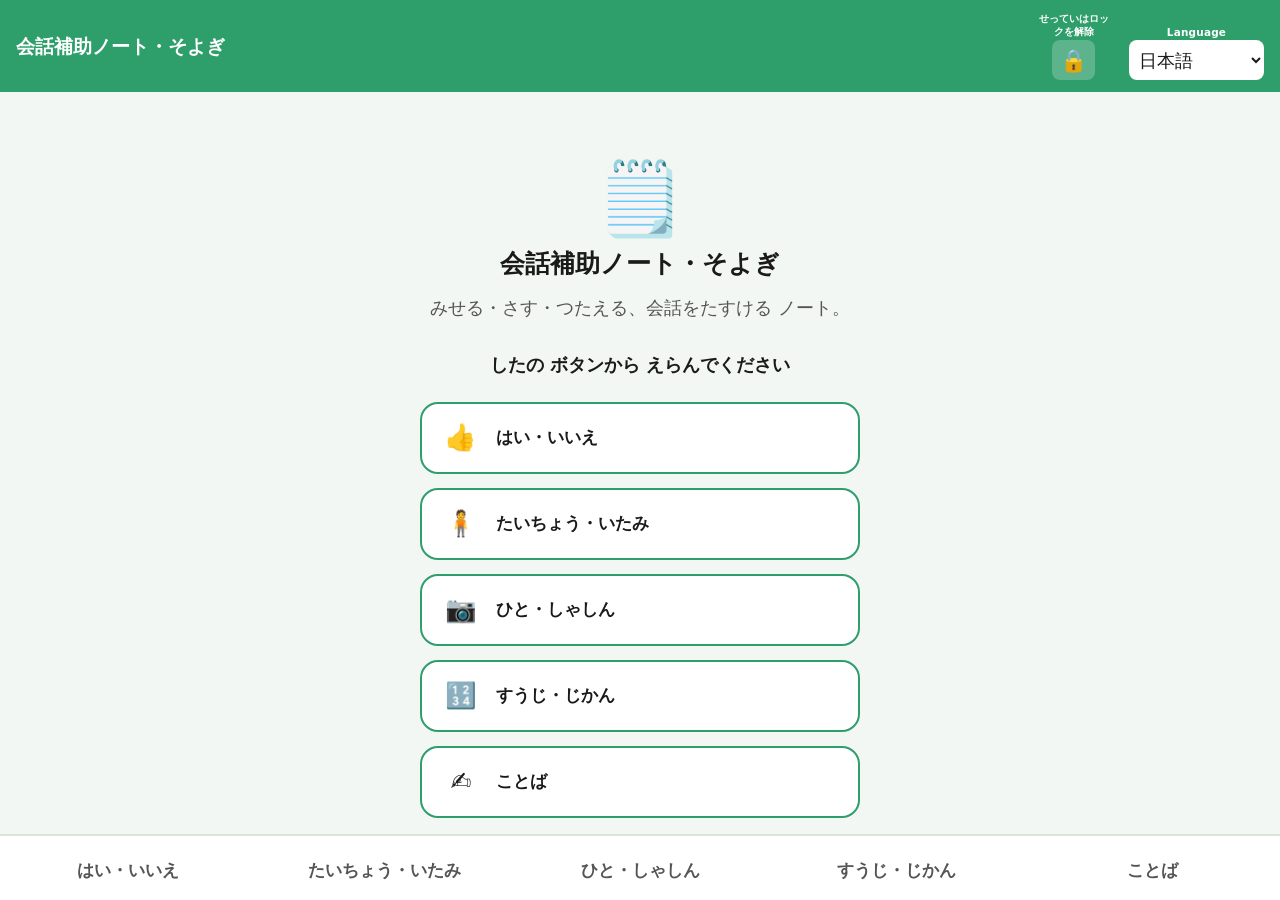
==== index.html @ 41d5c4c6 "kaiwa_hojo_note_web (Vercel + Farcaster Mini App) initial commit 会話補助ノート・そよぎ web公開用。fc:miniappメタ＋far" ====
<!DOCTYPE html>
<html lang="ja">
<head>
<meta charset="UTF-8">
<meta name="viewport" content="width=device-width, initial-scale=1, viewport-fit=cover">
<meta name="theme-color" content="#2e9e6b">
<title>会話補助ノート・そよぎ</title>
<meta name="description" content="みせる・さして・つたえる、会話をたすけるノート。はい/いいえ・体調・写真・数字・文字で、話す言葉に頼らず気持ちや用事を伝えられます。完全オフライン・登録なし・広告なし・無料・12言語。">
<meta property="og:title" content="会話補助ノート・そよぎ">
<meta property="og:description" content="みせて・さして・つたえる、会話をたすけるノート。はい/いいえ・体調・写真・数字・文字で伝える。オフライン・登録なし・広告なし・無料・12言語。">
<meta property="og:type" content="website">
<meta property="og:url" content="https://kaiwa-hojo-note-web.vercel.app/">
<meta property="og:image" content="https://kaiwa-hojo-note-web.vercel.app/icons/fc-card-3x2.png">
<meta name="twitter:card" content="summary_large_image">
<!-- Farcaster Mini App 埋め込み（タイムラインで画像＋ボタン→タップで起動）🔴web側専用・Play側(www)に入れない -->
<meta name="fc:miniapp" content='{"version":"1","imageUrl":"https://kaiwa-hojo-note-web.vercel.app/icons/fc-card-3x2.png","button":{"title":"🗒️ ひらく / Open","action":{"type":"launch_miniapp","name":"会話補助ノート・そよぎ","url":"https://kaiwa-hojo-note-web.vercel.app/","splashImageUrl":"https://kaiwa-hojo-note-web.vercel.app/icons/icon-512.png","splashBackgroundColor":"#2e9e6b"}}}' />
<meta name="fc:frame" content='{"version":"1","imageUrl":"https://kaiwa-hojo-note-web.vercel.app/icons/fc-card-3x2.png","button":{"title":"🗒️ ひらく / Open","action":{"type":"launch_frame","name":"会話補助ノート・そよぎ","url":"https://kaiwa-hojo-note-web.vercel.app/","splashImageUrl":"https://kaiwa-hojo-note-web.vercel.app/icons/icon-512.png","splashBackgroundColor":"#2e9e6b"}}}' />
<link rel="manifest" href="manifest.json">
<link rel="icon" href="icons/icon-192.png">
<link rel="apple-touch-icon" href="icons/icon-192.png">
<link rel="stylesheet" href="style.css">
</head>
<body class="fs0">
<header id="hd">
  <div id="hd-title">会話補助ノート・そよぎ</div>
  <div id="hd-right">
    <div id="hd-lock-wrap">
      <span id="hd-lock-hint" class="hd-lock-hint">せっていはロックを解除</span>
      <button id="hd-lock" class="hd-lock" aria-label="creation mode lock">🔒</button>
    </div>
    <div id="lang-wrap">
      <span class="lang-label">Language</span>
      <select id="set-lang" aria-label="Language 言語">
        <option value="ja">日本語</option>
        <option value="en">English</option>
        <option value="de">Deutsch</option>
        <option value="fr">Français</option>
        <option value="es">Español</option>
        <option value="it">Italiano</option>
        <option value="pt">Português</option>
        <option value="nl">Nederlands</option>
        <option value="sv">Svenska</option>
        <option value="ko">한국어</option>
        <option value="zh">简体中文</option>
        <option value="ar">العربية</option>
      </select>
    </div>
  </div>
</header>

<main id="main">

  <!-- ホーム(既定表示・5カテゴリの入口。ヘッダーの名前タップでいつでも戻れる) -->
  <section id="scr-home" class="screen">
    <div class="home-wrap">
      <div id="home-logo" class="home-logo" aria-hidden="true">🗒️</div>
      <h1 id="home-name" class="home-name">会話補助ノート・そよぎ</h1>
      <p id="home-tagline" class="home-tagline"></p>
      <p id="home-welcome" class="home-welcome"></p>
      <!-- ホームの大ボタン(5カテゴリ・app.jsが動的生成。フッターナビと同じ行き先) -->
      <div id="home-cats" class="home-cats"></div>
    </div>
  </section>

  <!-- カテゴリ5画面(中身は screens/*.js が並行で実装。v0.1はタイトルのみのプレースホルダー) -->
  <section id="scr-yesno"  class="screen hidden placeholder-screen" data-screen="yesno"></section>
  <section id="scr-health" class="screen hidden placeholder-screen" data-screen="health"></section>
  <section id="scr-photo"  class="screen hidden placeholder-screen" data-screen="photo"></section>
  <section id="scr-number" class="screen hidden placeholder-screen" data-screen="number"></section>
  <section id="scr-kana"   class="screen hidden placeholder-screen" data-screen="kana"></section>

  <!-- せってい(作成モードでのみナビに現れる。項目は置くが動作は最小) -->
  <section id="scr-set" class="screen hidden">
    <div class="lock-row">
      <span id="lock-note" class="hint"></span>
      <div class="set-row"><span id="lbl-tapn"></span><button id="btn-tapn" class="set-btn"></button></div>
      <button id="btn-lock" class="ghost-btn lock-btn"></button>
    </div>

    <h2 id="set-h-normal" class="sec-h"></h2>
    <div class="set-row"><span id="lbl-fs"></span><button id="btn-fs" class="set-btn"></button></div>
    <div class="set-row"><span id="lbl-showtext"></span><button id="btn-showtext" class="set-btn"></button></div>
    <div class="set-row"><span id="lbl-tts"></span><button id="btn-tts" class="set-btn"></button></div>
    <div class="set-row"><span id="lbl-weakside"></span><button id="btn-weakside" class="set-btn"></button></div>
    <div class="set-row"><span id="lbl-theme"></span><button id="btn-theme" class="set-btn"></button></div>
    <div class="set-row"><span id="lbl-bgm"></span><button id="btn-bgm" class="set-btn"></button></div>
    <div class="set-row"><span id="lbl-vol"></span><button id="btn-vol" class="set-btn"></button></div>

    <h2 id="set-h-backup" class="sec-h"></h2>
    <p id="bk-hint" class="hint"></p>
    <div class="bk-row">
      <button id="bk-export" class="set-btn"></button>
      <button id="bk-import" class="set-btn"></button>
    </div>
    <input id="bk-file" type="file" accept="application/json,.json" class="hidden">

    <p class="credit"><a id="link-privacy" href="privacy.html"></a></p>
    <p class="credit"><a id="about-credit" href="https://soyogi.hp.peraichi.com/top" target="_blank" rel="noopener"></a></p>
    <p id="about-ver" class="credit"></p>
  </section>

</main>

<nav id="navbar">
  <button id="nav-yesno"  class="nav-btn" data-screen="yesno"></button>
  <button id="nav-health" class="nav-btn" data-screen="health"></button>
  <button id="nav-photo"  class="nav-btn" data-screen="photo"></button>
  <button id="nav-number" class="nav-btn" data-screen="number"></button>
  <button id="nav-kana"   class="nav-btn" data-screen="kana"></button>
  <button id="nav-set"    class="nav-btn hidden" data-screen="set"></button>
</nav>

<div id="toast" class="toast"></div>

<script src="audio.js"></script>
<script src="tap.js"></script>
<script src="i18n.js"></script>
<script src="screens/router.js"></script>
<script src="screens/yesno.js"></script>
<script src="screens/health.js"></script>
<script src="screens/photo.js"></script>
<script src="screens/number.js"></script>
<script src="screens/kana.js"></script>
<script src="app.js"></script>
<!-- Farcaster Mini App SDK・読み込み完了を通知しスプラッシュを閉じる（Farcaster外では無害にスキップ）🔴web側専用 -->
<script type="module">
  try {
    const { sdk } = await import("https://esm.sh/@farcaster/miniapp-sdk");
    await sdk.actions.ready();
  } catch (e) { /* Farcaster外では何もしない */ }
</script>
</body>
</html>
---- style.css ----
/* 会話補助ノート・そよぎ スタイル(v0.1・骨組み)
   ・そよぎブランド4色(明るい緑/水色/白/黒) = 4テーマ(body data-theme)。そよぎ式スケジューラーと同じ変数構成
   ・成人の尊厳を保つ落ち着いたトーン(派手な原色・キャラ演出はしない)。装飾目的の色は使わず機能色のみ
   ・でか文字・大ボタン(44px以上)・.pressing の沈み込み(tap.js連動)・1画面1メッセージ
   ・カテゴリ画面の中身は各担当が実装するため、ここでは共通の骨組み(見出し・placeholder文)だけを用意する */
:root{
  --brand:#2e9e6b;
  --bg:#f2f7f3;
  --ink:#1a1a1a;
  --card:#ffffff;
  --line:#d7e5da;
  --sub:#555;
}
body[data-theme="aqua"]{ --brand:#2b8fb5; --bg:#eff7fa; --line:#cfe5ee; }
body[data-theme="white"]{ --brand:#3d8a63; --bg:#ffffff; --card:#f7f9f8; --line:#e2e6e4; }
body[data-theme="dark"]{
  --brand:#43c08a; --bg:#191d1b; --card:#242a27; --ink:#f2f2f2; --line:#3a423e; --sub:#b5bdb8;
}

*{ box-sizing:border-box; -webkit-tap-highlight-color:transparent; }
html,body{ margin:0; }
/* シェルは縦フレックス(ヘッダー=上固定 / 中央=スクロール / 下部ナビ=下固定)。
   height は 100dvh(ブラウザのバー増減に追従・特大文字fs2でも下端ボタンまで届く)。
   body 自身はスクロールさせず、中央 #main だけを overflow-y:auto でスクロールする。 */
body{
  font-family:"Hiragino Sans","Yu Gothic UI","Noto Sans JP",system-ui,sans-serif;
  background:var(--bg); color:var(--ink);
  line-height:1.6;
  height:100vh;      /* 古い環境のフォールバック */
  height:100dvh;     /* 動的ビューポート(対応環境はこちらが優先) */
  display:flex;
  flex-direction:column;
  overflow:hidden;   /* ページ全体はスクロールしない=固定枠。スクロールは #main だけ */
}
/* 文字サイズ3段階(せっていで切替・body class) */
body.fs0{ font-size:18px; }
body.fs1{ font-size:21px; }
body.fs2{ font-size:25px; }

header#hd{
  background:var(--brand); color:#fff;
  padding:12px 16px; font-weight:700; font-size:19px;   /* 🔴ヘッダーのchrome(タイトル/鍵/言語)は固定サイズ=fs2でも肥大させない(横あふれ防止)。拡大するのは本文=#mainだけ。ラベル+コントロールの縦積みで高さが出る(ヒロ2026-07-25) */
  display:flex; align-items:center; justify-content:space-between; gap:14px;
  flex-shrink:0; overflow:hidden;   /* 上に固定(縮まない)＋横あふれをクリップ */
}
#hd-title{ flex:1; min-width:2.5em; overflow:hidden; text-overflow:ellipsis; white-space:nowrap; }
#hd-right{ display:flex; align-items:flex-end; gap:16px; flex-shrink:0; }   /* 右側=[説明/🔒]と[Language/セレクト]の2縦積みを下ぞろえ */
.hd-lock{
  min-height:40px; min-width:40px; padding:0 8px;
  border:none; border-radius:8px; background:rgba(255,255,255,.22); color:#fff;
  font-size:1.15em; font-family:inherit;
}
/* 鍵＋その下の案内を縦積み(初見でせっていに辿り着けず積むのを防ぐ。鍵の下=見やすい・ヒロ2026-07-25) */
#hd-lock-wrap{ display:flex; flex-direction:column; align-items:center; gap:3px; flex-shrink:0; }
.hd-lock-hint{
  font-size:.55em; font-weight:700; line-height:1.2; color:#fff;
  max-width:7.5em; text-align:center; white-space:normal;
}
.hd-lock-hint.hidden{ display:none; }
#lang-wrap{ display:flex; flex-direction:column; align-items:center; gap:3px; flex-shrink:0; }  /* [Language ラベル(常時・英語)]の下に[セレクト] */
.lang-label{ font-size:.55em; font-weight:700; color:#fff; line-height:1; letter-spacing:.02em; }
#hd #set-lang{
  min-height:40px; font-size:.95em; font-family:inherit;
  border:none; border-radius:8px; padding:2px 6px;
  background:#fff; color:var(--ink);
}

/* 中央のコンテンツ領域だけがスクロールする(flex:1 + min-height:0 が必須。
   min-height:0 が無いとフレックス子が縮まずスクロールしない)。fs2でも下端まで到達できる。 */
#main{
  flex:1 1 auto; min-height:0; overflow-y:auto;
  -webkit-overflow-scrolling:touch;
  width:100%; max-width:680px; margin:0 auto; padding:16px;
}
.screen.hidden, .hidden{ display:none; }
.scr-title{ font-size:1.3em; margin:0 0 10px; }
.sec-h{ font-size:1.05em; margin:24px 0 8px; }
.hint{ color:var(--sub); font-size:.92em; }

/* ======== ホーム ======== */
.home-wrap{
  display:flex; flex-direction:column; align-items:center; text-align:center;
  gap:10px; padding:6vh 8px 4vh;   /* 大ボタンを載せるぶん上の余白を控えめに(ロゴ/名前/タグラインは残す) */
}
.home-logo{ font-size:4em; line-height:1; }
.home-name{ font-size:1.4em; margin:0; }
.home-tagline{ color:var(--sub); margin:0; }
.home-welcome{ font-weight:700; margin:18px 0 4px; }

/* ホームの大ボタン(5カテゴリ)。大きなタップ対象・文字サイズ(fs)にemで追従・
   落ち着いたトーン(枠付きカード・機能色のみ)。ラベルは nav.* を流用。フッターナビと同じ行き先。 */
.home-cats{
  width:100%; max-width:440px; margin:8px auto 0;
  display:flex; flex-direction:column; gap:14px;
}
.home-cat-btn{
  width:100%; min-height:72px; padding:14px 20px;
  display:flex; align-items:center; gap:16px;
  border:2px solid var(--brand); background:var(--card); color:var(--ink);
  border-radius:18px; font-family:inherit; text-align:left;
}
.home-cat-ic{ font-size:1.9em; line-height:1; flex:none; width:1.5em; text-align:center; }
.home-cat-label{ font-size:1.25em; font-weight:700; }

/* ======== カテゴリ画面(共通の骨組み。中身は各担当が実装) ======== */
.placeholder-screen{
  min-height:40vh; display:flex; flex-direction:column;
  align-items:flex-start; justify-content:flex-start;
}
.placeholder-note{
  color:var(--sub); background:var(--card); border:1.5px dashed var(--line);
  border-radius:12px; padding:14px 16px; width:100%;
}

/* ======== せってい ======== */
.lock-row{
  display:flex; flex-direction:column; gap:10px;
  padding-bottom:16px; margin-bottom:6px; border-bottom:1px solid var(--line);
}
.lock-btn{ align-self:flex-start; min-height:52px; }
.set-row{
  display:flex; justify-content:space-between; align-items:center;
  min-height:56px; gap:12px; border-bottom:1px solid var(--line);
}
.set-btn{
  min-width:120px; min-height:48px; font-size:1em; font-family:inherit;
  border:2px solid var(--brand); background:var(--card); color:var(--ink);
  border-radius:10px;
}
.ghost-btn{
  min-height:52px; padding:0 16px; background:var(--card); color:var(--sub);
  border:2px solid var(--line); border-radius:14px; font-size:1em; font-weight:700; font-family:inherit;
}
.bk-row{ display:flex; gap:12px; }
.bk-row .set-btn{ flex:1; }
input[type="file"].hidden{ display:none; }
.credit{ color:var(--sub); margin-top:20px; text-align:center; }
.credit a{ color:var(--brand); text-decoration:underline; display:inline-block; padding:8px 4px; }

/* ======== ナビ(下部・5カテゴリ固定+せってい(作成モード時のみ)) ======== */
#navbar{
  flex-shrink:0; display:flex;   /* 下に固定(縮まない・フレックス末尾)。中身・見た目はそのまま */
  background:var(--card); border-top:2px solid var(--line);
  padding-bottom:env(safe-area-inset-bottom);
}
.nav-btn{
  flex:1; min-height:64px; min-width:44px; border:none; background:none;
  font-size:.95em; font-weight:700; font-family:inherit; color:var(--sub);
  border-top:4px solid transparent; padding:4px 2px;
}
.nav-btn.active{ color:var(--brand); border-top-color:var(--brand); }
.nav-btn.hidden{ display:none; }

/* tap.js の押下フィードバック */
.pressing{ transform:scale(.97); filter:brightness(.94); }

/* トースト */
.toast{
  position:fixed; bottom:96px; left:50%; transform:translateX(-50%);
  background:#333; color:#fff; padding:10px 18px; border-radius:999px;
  opacity:0; transition:opacity .25s; pointer-events:none; z-index:60; max-width:88%;
}
.toast.show{ opacity:1; }
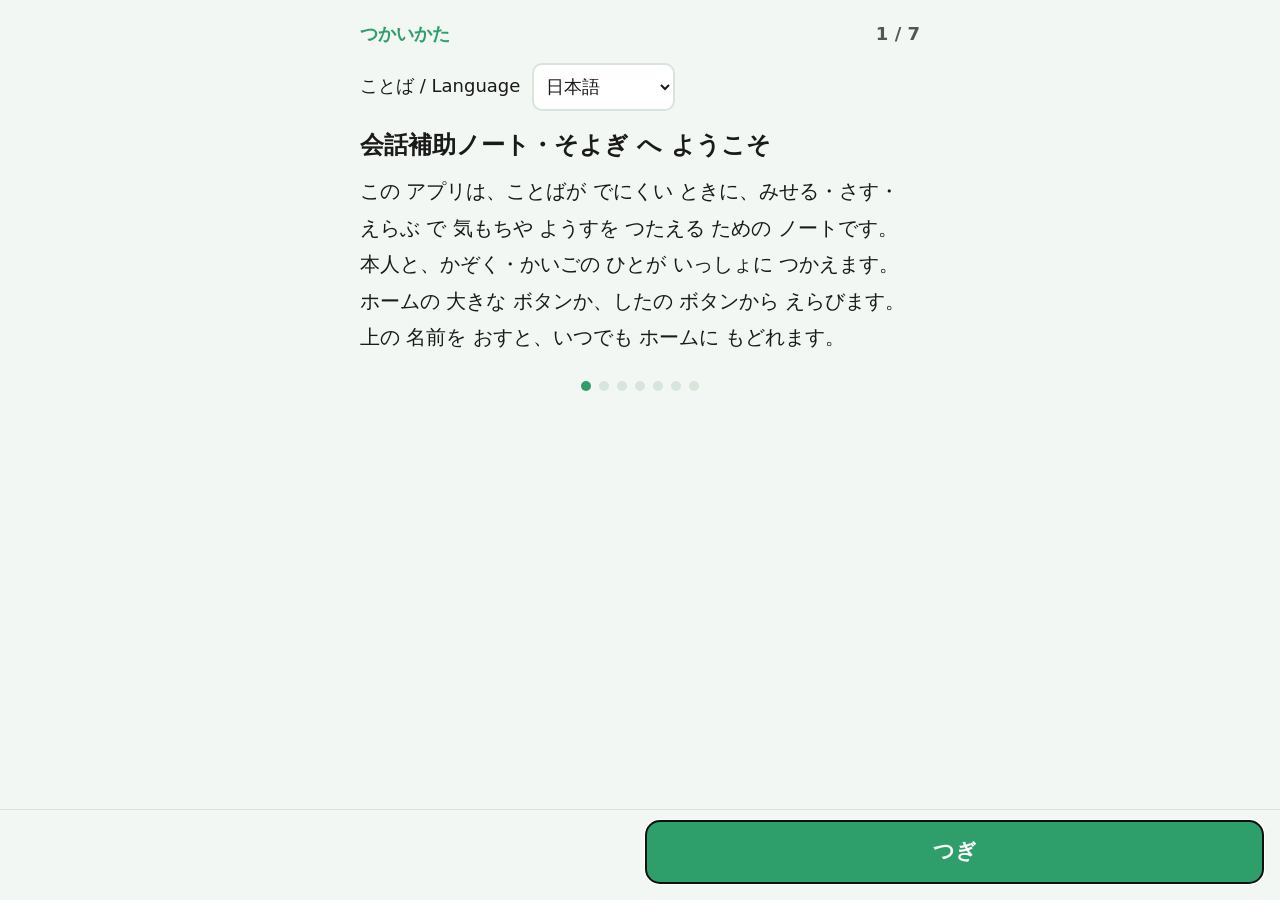
==== commit ab8d4313: "v0.1.8: はじめての つかいかた(初回の案内)を入れる: 本体と同じ app.js・i18n.js・style.css・sw.js・_smoke.js、index.html は せっていの「つか" ====
--- a/index.html
+++ b/index.html
@@ -85,6 +85,8 @@
     <div class="set-row"><span id="lbl-theme"></span><button id="btn-theme" class="set-btn"></button></div>
     <div class="set-row"><span id="lbl-bgm"></span><button id="btn-bgm" class="set-btn"></button></div>
     <div class="set-row"><span id="lbl-vol"></span><button id="btn-vol" class="set-btn"></button></div>
+    <!-- はじめての つかいかた を もう一度(app.js openGuide・2026-09-30) -->
+    <div id="set-guide-row" class="set-row"><span id="lbl-guide"></span><button id="btn-guide" class="set-btn"></button></div>
 
     <h2 id="set-h-backup" class="sec-h"></h2>
     <p id="bk-hint" class="hint"></p>
@@ -95,7 +97,7 @@
     <input id="bk-file" type="file" accept="application/json,.json" class="hidden">
 
     <p class="credit"><a id="link-privacy" href="privacy.html"></a></p>
-    <p class="credit"><a id="about-credit" href="https://soyogi.hp.peraichi.com/top" target="_blank" rel="noopener"></a></p>
+    <p class="credit"><a id="about-credit" href="https://soudansoyogi.com/" target="_blank" rel="noopener"></a></p>
     <p id="about-ver" class="credit"></p>
   </section>
 
--- a/style.css
+++ b/style.css
@@ -39,7 +39,9 @@
 
 header#hd{
   background:var(--brand); color:#fff;
-  padding:12px 16px; font-weight:700; font-size:19px;   /* 🔴ヘッダーのchrome(タイトル/鍵/言語)は固定サイズ=fs2でも肥大させない(横あふれ防止)。拡大するのは本文=#mainだけ。ラベル+コントロールの縦積みで高さが出る(ヒロ2026-07-25) */
+  /* 上の余白に safe-area を足す(エッジtoエッジで画面がステータスバーの下まで描かれるため、
+     固定pxのままだとタイトル/言語セレクトが時計と重なる) */
+  padding:calc(12px + env(safe-area-inset-top)) 16px 12px; font-weight:700; font-size:19px;   /* 🔴ヘッダーのchrome(タイトル/鍵/言語)は固定サイズ=fs2でも肥大させない(横あふれ防止)。拡大するのは本文=#mainだけ。ラベル+コントロールの縦積みで高さが出る(ヒロ2026-07-25) */
   display:flex; align-items:center; justify-content:space-between; gap:14px;
   flex-shrink:0; overflow:hidden;   /* 上に固定(縮まない)＋横あふれをクリップ */
 }
@@ -154,10 +156,61 @@
 /* tap.js の押下フィードバック */
 .pressing{ transform:scale(.97); filter:brightness(.94); }
 
-/* トースト */
+/* トースト
+   🔴 targetSdk36(Android15+)はエッジtoエッジ強制で、画面がナビゲーションバーの下まで描かれる。
+   bottom が固定pxだとその分だけ本来より下寄りに出るため、safe-area を足して位置を合わせる。 */
 .toast{
-  position:fixed; bottom:96px; left:50%; transform:translateX(-50%);
+  position:fixed; bottom:calc(96px + env(safe-area-inset-bottom)); left:50%; transform:translateX(-50%);
   background:#333; color:#fff; padding:10px 18px; border-radius:999px;
   opacity:0; transition:opacity .25s; pointer-events:none; z-index:60; max-width:88%;
 }
 .toast.show{ opacity:1; }
+
+/* アプリの中の確かめの窓(Play版だけ・app.js askBox・2026-09-30)。しゃしんの全画面(z-index 300)より上。
+   body の中に出すので、もじの大きさ(fs0〜2)の設定どおりの大きさになる */
+.ask-ov{
+  position:fixed; inset:0; z-index:360; background:rgba(0,0,0,.55);
+  display:flex; align-items:center; justify-content:center;
+  padding:calc(16px + env(safe-area-inset-top)) max(16px, env(safe-area-inset-right))
+          calc(16px + env(safe-area-inset-bottom)) max(16px, env(safe-area-inset-left));
+}
+.ask-box{ background:var(--card); color:var(--ink); border:2px solid var(--line); border-radius:16px; padding:20px 16px 16px; width:min(100%, 460px); max-height:100%; overflow-y:auto; }
+.ask-msg{ font-size:1.15em; font-weight:700; line-height:1.55; margin:0 0 18px; word-break:keep-all; overflow-wrap:anywhere; white-space:pre-wrap; }   /* 分かち書きの空白で折る(語の途中で切らない) */
+.ask-row{ display:flex; flex-wrap:wrap; gap:10px; }
+.ask-btn{
+  flex:1 1 7em; min-height:56px; padding:0 16px; font-size:1.1em; font-weight:700; font-family:inherit;
+  border:2px solid var(--line); background:var(--card); color:var(--ink); border-radius:14px;
+}
+.ask-btn.ask-yes{ border-color:var(--brand); background:var(--brand); color:#fff; }
+
+/* はじめての つかいかた(app.js openGuide・2026-09-30)。全画面(ヘッダー・下のナビ・しゃしんの全画面 z300 より上/確かめの窓 z360 より下)。
+   ボタンは下に固定した帯(地の色つき=長いページでも本文が透けない)。案内の下の余白は帯より高くして、最後の行が帯に隠れない */
+.guide-ov{
+  position:fixed; inset:0; z-index:350; background:var(--bg); color:var(--ink);
+  overflow-y:auto; -webkit-overflow-scrolling:touch;
+  padding:calc(20px + env(safe-area-inset-top)) max(16px, env(safe-area-inset-right))
+          calc(128px + env(safe-area-inset-bottom)) max(16px, env(safe-area-inset-left));
+}
+.guide-box{ width:min(100%, 560px); margin:0 auto; }
+.guide-top{ display:flex; justify-content:space-between; align-items:baseline; gap:12px; }
+.guide-title{ margin:0; font-weight:800; color:var(--brand); }
+.guide-step{ margin:0; color:var(--sub); font-weight:700; white-space:nowrap; unicode-bidi:isolate; }   /* 向きは app.js が dir で決める(ar で「7 / 1」にしない) */
+.guide-lang{ display:flex; align-items:center; flex-wrap:wrap; gap:8px 12px; margin:14px 0 0; }
+.guide-lang select{ min-height:48px; font-size:1em; font-family:inherit; border:2px solid var(--line); border-radius:10px; background:var(--card); color:var(--ink); padding:2px 8px; }
+.guide-h{ font-size:1.35em; line-height:1.45; margin:16px 0 12px; word-break:keep-all; overflow-wrap:anywhere; }
+.guide-p{ font-size:1.1em; line-height:1.85; margin:0; white-space:pre-line; word-break:keep-all; overflow-wrap:anywhere; }
+html[lang="zh"] .guide-h, html[lang="zh"] .guide-p{ word-break:normal; }   /* 中国語は字の間で折る(keep-all だと句読点まで折れない) */
+.guide-dots{ display:flex; justify-content:center; flex-wrap:wrap; gap:8px; margin:24px 0 0; }
+.guide-dot{ width:10px; height:10px; border-radius:50%; background:var(--line); }
+.guide-dot.on{ background:var(--brand); }
+.guide-row{
+  position:fixed; z-index:351; display:flex; gap:10px; left:0; right:0; bottom:0;
+  padding:10px max(16px, env(safe-area-inset-right)) calc(16px + env(safe-area-inset-bottom)) max(16px, env(safe-area-inset-left));
+  background:var(--bg); border-top:1px solid var(--line);
+}
+.guide-btn{
+  flex:1 1 0; min-width:0; min-height:64px; padding:4px 10px;
+  font-size:min(1.15em, 6vw); font-weight:700; font-family:inherit; line-height:1.25; overflow-wrap:anywhere;   /* 幅360px・もじ とても大きい でも「Commencer」などが切れない */
+  border:2px solid var(--brand); border-radius:14px; background:var(--card); color:var(--ink);
+}
+.guide-btn.guide-next{ background:var(--brand); color:#fff; }
